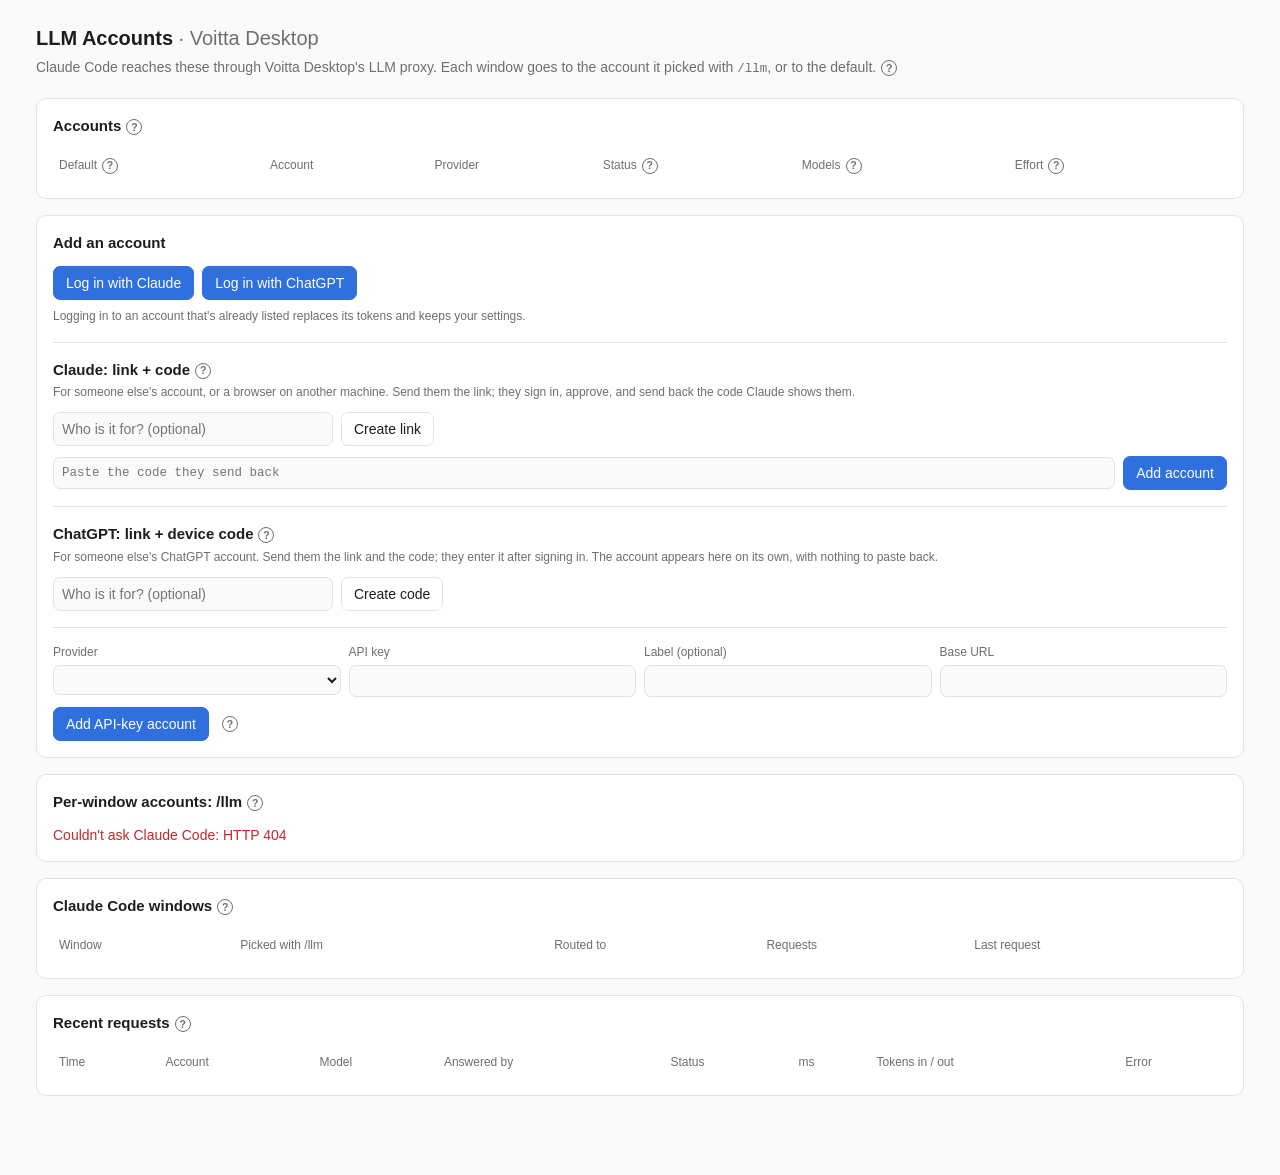
==== llmgw/static/index.html @ c733bb6d "Route Claude Code to any LLM account, per window or by default Voitta Desktop can now send Claude Co" ====
<!doctype html>
<html lang="en">
<head>
<meta charset="utf-8">
<meta name="viewport" content="width=device-width, initial-scale=1">
<title>LLM Accounts</title>
<style>
  :root { --bg:#fafafa; --card:#fff; --fg:#1d1d1f; --muted:#6e6e73; --line:#e3e3e6;
          --accent:#2f6fde; --ok:#1f8a4c; --warn:#b26a00; --bad:#c62828; }
  @media (prefers-color-scheme: dark) {
    :root { --bg:#161618; --card:#1f1f22; --fg:#ececef; --muted:#9a9aa0; --line:#333338;
            --accent:#6b9cff; --ok:#4cc27e; --warn:#e3a437; --bad:#ff6b6b; }
  }
  * { box-sizing:border-box; }
  body { margin:0; background:var(--bg); color:var(--fg); font:14px/1.45 -apple-system,BlinkMacSystemFont,"Segoe UI",sans-serif; }
  main { max-width:1240px; margin:0 auto; padding:24px 16px 64px; }
  h1 { font-size:20px; margin:0 0 4px; } h2 { font-size:15px; margin:0 0 12px; }
  .sub { color:var(--muted); margin-bottom:20px; }
  /* Inside Settings → LLMs: the settings window already says where we are. */
  .embedded .standalone { display:none; }
  .embedded main { padding-top:12px; }
  .card { background:var(--card); border:1px solid var(--line); border-radius:10px; padding:16px; margin-bottom:16px; }
  code, .mono { font-family:ui-monospace,SFMono-Regular,Menlo,monospace; font-size:12.5px; }
  pre { margin:0; padding:10px 12px; background:var(--bg); border:1px solid var(--line); border-radius:8px; overflow-x:auto; }
  table { width:100%; border-collapse:collapse; }
  th, td { text-align:left; padding:8px 6px; border-top:1px solid var(--line); vertical-align:middle; }
  th { color:var(--muted); font-weight:500; font-size:12px; border-top:none; white-space:nowrap; }
  .scroll { overflow-x:auto; }
  button, .btn { font:inherit; padding:6px 12px; border-radius:7px; border:1px solid var(--line); background:var(--card);
                 color:var(--fg); cursor:pointer; text-decoration:none; display:inline-block; white-space:nowrap; }
  button.primary, .btn.primary { background:var(--accent); border-color:var(--accent); color:#fff; }
  button.small { padding:3px 8px; font-size:12px; }
  button:disabled { opacity:.5; cursor:default; }
  input, select { font:inherit; padding:6px 8px; border:1px solid var(--line); border-radius:7px; background:var(--bg); color:var(--fg); min-width:0; }
  select.model, input.model { width:170px; }
  .catalog-err { color:var(--warn); font-size:12px; }
  .row { display:flex; gap:8px; flex-wrap:wrap; align-items:center; }
  .grid { display:grid; grid-template-columns:repeat(auto-fit,minmax(200px,1fr)); gap:8px; }
  .grid label { display:flex; flex-direction:column; gap:4px; color:var(--muted); font-size:12px; }
  .pill { display:inline-block; white-space:nowrap; padding:1px 8px; border-radius:99px; font-size:12px; border:1px solid currentColor; }
  .ok { color:var(--ok); } .warn { color:var(--warn); } .bad { color:var(--bad); } .muted { color:var(--muted); }
  .banner { padding:10px 14px; border-radius:8px; margin-bottom:16px; border:1px solid currentColor; }
  tr.active td { background:color-mix(in srgb, var(--accent) 8%, transparent); }
  .note { color:var(--muted); font-size:12px; margin-top:8px; }
  .hidden { display:none; }
  .help { display:inline-flex; align-items:center; justify-content:center; width:16px; height:16px; padding:0; margin-left:5px;
          border-radius:50%; border:1px solid var(--muted); background:transparent; color:var(--muted); font-size:10.5px;
          font-weight:600; line-height:1; cursor:help; vertical-align:middle; }
  .help:hover, .help:focus-visible, .help[aria-expanded="true"] { border-color:var(--accent); color:var(--accent); outline:none; }
  #helpPop { position:fixed; z-index:50; max-width:min(380px, calc(100vw - 32px)); padding:12px 14px; border-radius:9px;
             background:var(--card); color:var(--fg); border:1px solid var(--line); box-shadow:0 8px 28px rgba(0,0,0,.22);
             font-size:13px; line-height:1.5; font-weight:400; text-align:left; white-space:normal; }
  #helpPop h3 { margin:0 0 6px; font-size:13px; }
  #helpPop p { margin:0 0 6px; } #helpPop p:last-child, #helpPop ul:last-child { margin-bottom:0; }
  #helpPop ul { margin:0 0 6px; padding-left:18px; } #helpPop li { margin-bottom:3px; }
  #helpPop .tip { border-left:3px solid var(--accent); padding-left:8px; color:var(--fg); }
  #helpPop code { font-size:12px; }
  #helpPop.wide { max-width:min(520px, calc(100vw - 32px)); }
  #helpPop { max-height:calc(100vh - 32px); overflow-y:auto; }
  #helpPop ul.picks { margin:6px 0 0; padding-left:18px; }
  #helpPop ul.picks li { margin:4px 0; }
  #helpPop .mtable { width:100%; margin-top:6px; font-size:12px; }
  #helpPop .mtable th { font-size:11px; padding:4px 6px; }
  #helpPop .mtable td { padding:5px 6px; vertical-align:top; }
  #helpPop .mtable tr.cur td { background:color-mix(in srgb, var(--accent) 10%, transparent); }
  .tier { display:flex; align-items:center; gap:6px; }
  .tier-label { color:var(--muted); font-size:11px; width:72px; flex:none; }
</style>
</head>
<body>
<main>
  <h1 class="standalone">LLM Accounts <span class="muted" style="font-weight:400">· Voitta Desktop</span></h1>
  <div class="sub">Claude Code reaches these through Voitta Desktop's LLM proxy. Each window goes to the account it picked with <code>/llm</code>, or to the default.<button type="button" class="help" data-help="launch" aria-label="Help: how Claude Code gets here">?</button></div>
  <div id="banner"></div>

  <div class="card">
    <h2>Accounts<button type="button" class="help" data-help="accounts" aria-label="Help: accounts">?</button></h2>
    <div class="scroll"><table>
      <thead><tr><th>Default<button type="button" class="help" data-help="active" aria-label="Help: default account">?</button></th><th>Account</th><th>Provider</th><th>Status<button type="button" class="help" data-help="status" aria-label="Help: status">?</button></th><th>Models<button type="button" class="help" data-help="models" aria-label="Help: models">?</button></th><th>Effort<button type="button" class="help" data-help="effort" aria-label="Help: effort">?</button></th><th></th></tr></thead>
      <tbody id="accounts"></tbody>
    </table></div>
    <div id="empty" class="muted hidden" style="padding:8px 0">No accounts yet. Add one below.</div>
  </div>

  <div class="card">
    <h2>Add an account</h2>
    <div class="row" style="margin-bottom:6px">
      <a class="btn primary" href="/_voitta/llm/login/claude" target="_blank" data-external>Log in with Claude</a>
      <a class="btn primary" href="/_voitta/llm/login/openai" target="_blank" data-external>Log in with ChatGPT</a>
    </div>
    <div class="note">Logging in to an account that's already listed replaces its tokens and keeps your settings.</div>
    <hr style="border:none;border-top:1px solid var(--line);margin:16px 0">
    <h2 style="margin-bottom:4px">Claude: link + code<button type="button" class="help" data-help="invite" aria-label="Help: link and code login">?</button></h2>
    <div class="note" style="margin-top:0">For someone else's account, or a browser on another machine. Send them the link; they sign in, approve, and send back the code Claude shows them.</div>
    <div class="row" style="margin-top:10px">
      <input id="inviteNote" placeholder="Who is it for? (optional)" style="flex:1;max-width:280px">
      <button id="inviteBtn">Create link</button>
    </div>
    <div id="invites" style="margin-top:10px"></div>
    <div class="row" style="margin-top:10px">
      <input id="manualCode" class="mono" placeholder="Paste the code they send back" style="flex:1" autocomplete="off">
      <button id="manualSubmit" class="primary">Add account</button>
    </div>
    <hr style="border:none;border-top:1px solid var(--line);margin:16px 0">
    <h2 style="margin-bottom:4px">ChatGPT: link + device code<button type="button" class="help" data-help="device" aria-label="Help: ChatGPT device code login">?</button></h2>
    <div class="note" style="margin-top:0">For someone else's ChatGPT account. Send them the link and the code; they enter it after signing in. The account appears here on its own, with nothing to paste back.</div>
    <div class="row" style="margin-top:10px">
      <input id="deviceNote" placeholder="Who is it for? (optional)" style="flex:1;max-width:280px">
      <button id="deviceBtn">Create code</button>
    </div>
    <div id="deviceInvites" style="margin-top:10px"></div>
    <hr style="border:none;border-top:1px solid var(--line);margin:16px 0">
    <form id="keyForm">
      <div class="grid">
        <label>Provider<select id="kProvider"></select></label>
        <label>API key<input id="kKey" type="password" autocomplete="off" required></label>
        <label>Label (optional)<input id="kLabel"></label>
        <label>Base URL<input id="kBase" required></label>
      </div>
      <div class="row" style="margin-top:10px"><button class="primary" type="submit">Add API-key account</button><button type="button" class="help" data-help="apikey" aria-label="Help: API-key accounts">?</button></div>
    </form>
  </div>

  <div class="card">
    <h2>Per-window accounts: /llm<button type="button" class="help" data-help="mod" aria-label="Help: the /llm mod">?</button></h2>
    <div class="row">
      <span id="modState" class="muted">Checking Claude Code…</span>
      <button id="modInstall" class="primary hidden">Install /llm in Claude Code</button>
    </div>
    <pre id="modLog" class="mono hidden" style="margin-top:10px;white-space:pre-wrap"></pre>
  </div>

  <div class="card">
    <h2>Claude Code windows<button type="button" class="help" data-help="windows" aria-label="Help: windows">?</button></h2>
    <div class="scroll"><table>
      <thead><tr><th>Window</th><th>Picked with /llm</th><th>Routed to</th><th>Requests</th><th>Last request</th></tr></thead>
      <tbody id="windows"></tbody>
    </table></div>
    <div id="noWindows" class="muted hidden" style="padding:8px 0">No Claude Code window has sent a request yet.</div>
  </div>

  <div class="card">
    <h2>Recent requests<button type="button" class="help" data-help="requests" aria-label="Help: recent requests">?</button></h2>
    <div class="scroll"><table>
      <thead><tr><th>Time</th><th>Account</th><th>Model</th><th>Answered by</th><th>Status</th><th>ms</th><th>Tokens in / out</th><th>Error</th></tr></thead>
      <tbody id="requests"></tbody>
    </table></div>
  </div>
</main>
<div id="helpPop" role="tooltip" class="hidden"></div>

<script>
const $ = (id) => document.getElementById(id);
const esc = (s) => String(s ?? "").replace(/[&<>"']/g, (c) => ({"&":"&amp;","<":"&lt;",">":"&gt;",'"':"&quot;","'":"&#39;"}[c]));
let state = null;
let editing = false;  // don't re-render rows while a model field has focus

async function api(method, path, body) {
  const r = await fetch(path, { method, headers: body ? {"Content-Type": "application/json"} : {},
                                body: body ? JSON.stringify(body) : undefined });
  const data = await r.json().catch(() => ({}));
  if (!r.ok || data.error) throw new Error(data.error || `HTTP ${r.status}`);
  return data;
}

function banner(text, cls) {
  $("banner").innerHTML = text ? `<div class="banner ${cls}">${esc(text)}</div>` : "";
}

function statusCell(a) {
  if (a.status === "needs_login") return `<span class="pill bad">log in again</span>`;
  if (a.status === "limited") return `<span class="pill bad" title="${esc(a.status_detail)}">quota used up</span> <span class="muted">${esc(a.status_detail.split("; ").pop())}</span>`;
  if (a.status === "error") return `<span class="pill warn" title="${esc(a.status_detail)}">refresh error</span>`;
  if (a.expires_at) {
    const mins = Math.round((a.expires_at - state.now) / 60);
    // Access tokens are short-lived and renewed automatically; only a rejected refresh ends the session.
    const when = mins > 0 ? `next renewal in ${mins >= 90 ? Math.round(mins / 60) + " h" : mins + " min"}` : "renewing on next request";
    return `<span class="pill ok">signed in</span> <span class="muted" title="${when}">auto-renews</span>`;
  }
  return `<span class="pill ok">ok</span> <span class="muted mono" style="white-space:nowrap">${esc(a.key_hint || "")}</span>`;
}

const CUSTOM = "__custom__";

function modelSelect(a, tier) {
  const current = a.models[tier] || "";
  const list = a.catalog?.models || [];
  if (!list.length) {
    // no catalog (yet): free text
    return `<input class="model mono" data-id="${esc(a.id)}" data-tier="${tier}" value="${esc(current)}" placeholder="model id">`;
  }
  const opts = list.map((m) => `<option value="${esc(m.id)}" ${m.id === current ? "selected" : ""}>${esc(m.name === m.id ? m.id : `${m.name} (${m.id})`)}</option>`);
  if (!current) {
    opts.unshift(`<option value="" selected disabled>Pick a model</option>`);
  } else if (!list.some((m) => m.id === current)) {
    // only after the provider drops a model, or an id typed via "Other"; never a default
    opts.unshift(`<option value="${esc(current)}" selected>⚠ ${esc(current)}: not offered by ${esc(providerName(a))}</option>`);
  }
  opts.push(`<option value="${CUSTOM}">Other model id…</option>`);
  return `<select class="model mono" data-id="${esc(a.id)}" data-tier="${tier}">${opts.join("")}</select>`;
}

function effortSelect(a) {
  if (!a.models) return `<span class="muted">set in Claude Code (/effort)</span>`;
  const entry = (a.catalog?.models || []).find((m) => m.id === a.models.big);
  const levels = entry ? entry.efforts : (a.provider === "openai" || a.provider === "openai_api" ? ["low", "medium", "high"] : []);
  if (!levels.length) return `<span class="muted" title="This model has no reasoning-effort setting; pick a reasoning model instead.">n/a</span>`;
  const cur = a.options?.reasoning_effort || "auto";
  const opts = [`<option value="auto" ${cur === "auto" ? "selected" : ""}>Follow Claude Code</option>`]
    .concat(levels.map((l) => `<option value="${esc(l)}" ${cur === l ? "selected" : ""}>${esc(l)}${entry?.default_effort === l ? " (default)" : ""}</option>`));
  if (cur !== "auto" && !levels.includes(cur)) opts.push(`<option value="${esc(cur)}" selected>${esc(cur)} (not supported: requests will fail)</option>`);
  return `<select class="model effort" data-id="${esc(a.id)}">${opts.join("")}</select>`;
}

function catalogNote(a) {
  if (!a.models) return "";
  const c = a.catalog;
  if (!c) return `<div class="muted" style="font-size:12px">loading model list…</div>`;
  if (c.error) return `<div class="catalog-err" title="${esc(c.error)}">model list failed: ${esc(c.error.slice(0, 80))}</div>`;
  return `<div class="muted" style="font-size:12px">${c.models.length} models from provider</div>`;
}

function renderAccounts() {
  const rows = state.accounts.map((a) => {
    const models = a.models
      ? `<div style="display:flex;flex-direction:column;gap:6px">
           <label class="tier"><span class="tier-label">Main</span>${modelSelect(a, "big")}<button type="button" class="help" data-help="main" data-acct="${esc(a.id)}" aria-label="Help: main model">?</button></label>
           <label class="tier"><span class="tier-label">Background</span>${modelSelect(a, "small")}<button type="button" class="help" data-help="background" data-acct="${esc(a.id)}" aria-label="Help: background model">?</button></label>
         </div>${catalogNote(a)}`
      : `<span class="muted">native: pick in Claude Code (/model)</span><button type="button" class="help" data-help="claudeModels" data-acct="${esc(a.id)}" aria-label="Help: Claude models">?</button>`;
    // the plan is already part of ChatGPT labels ("me@x.com · prolite"); don't repeat it
    const sub = [a.info?.invited_as, a.info?.plan || a.info?.organization]
      .filter((x) => x && !a.label.includes(x)).join(" · ");
    const extra = sub ? `<div class="muted">${esc(sub)}</div>` : "";
    return `<tr class="${a.id === state.active ? "active" : ""}">
      <td><input type="radio" name="active" data-act="${esc(a.id)}" ${a.id === state.active ? "checked" : ""}></td>
      <td><b>${esc(a.label)}</b>${extra}</td>
      <td>${esc(state.presets[a.provider]?.label || a.provider)}</td>
      <td>${statusCell(a)}</td>
      <td>${models}</td>
      <td>${a.models ? `<div class="row" style="flex-wrap:nowrap;gap:0">${effortSelect(a)}<button type="button" class="help" data-help="effortRow" data-acct="${esc(a.id)}" aria-label="Help: effort for this account">?</button></div>` : effortSelect(a)}</td>
      <td><div class="row">
        <button class="small" data-test="${esc(a.id)}">Test</button>
        ${a.models ? `<button class="small" data-models="${esc(a.id)}" title="Reload the model list from the provider">↻ Models</button>` : ""}
        ${a.expires_at ? `<button class="small" data-refresh="${esc(a.id)}" title="Renew the access token now">Renew token</button>` : ""}
        <button class="small" data-del="${esc(a.id)}">Remove</button>
      </div></td></tr>`;
  });
  const asIs = `<tr class="${state.active === "as-is" ? "active" : ""}">
      <td><input type="radio" name="active" data-act="as-is" ${state.active === "as-is" ? "checked" : ""}></td>
      <td><b>As is</b><div class="muted">no change</div></td>
      <td>Claude Code's own login</td>
      <td><span class="muted">whatever Claude Code is signed in with</span></td>
      <td><span class="muted">native: pick in Claude Code (/model)</span></td>
      <td><span class="muted">n/a</span></td><td></td></tr>`;
  $("accounts").innerHTML = asIs + rows.join("");
  $("empty").classList.toggle("hidden", state.accounts.length > 0);
}

let modView = null;
function renderMod() {
  const m = modView;
  if (!m) return;
  const btn = $("modInstall");
  if (m.error) {
    $("modState").innerHTML = `<span class="bad">Couldn't ask Claude Code: ${esc(m.error)}</span>`;
    btn.classList.add("hidden");
    return;
  }
  if (m.installed && m.installed === m.available) {
    $("modState").innerHTML = `<span class="pill ok">installed</span> <span class="muted">voitta-llm ${esc(m.installed)}${m.enabled ? "" : " (disabled in Claude Code)"} · type <code>/llm</code> in Claude Code</span>`;
    btn.classList.add("hidden");
  } else {
    $("modState").innerHTML = m.installed
      ? `<span class="pill warn">update available</span> <span class="muted">${esc(m.installed)} → ${esc(m.available)}</span>`
      : `<span class="muted">Not installed in Claude Code.</span>`;
    btn.textContent = m.installed ? "Update /llm" : "Install /llm in Claude Code";
    btn.classList.remove("hidden");
  }
}
async function loadMod() {
  try { modView = await api("GET", "/_voitta/llm/api/mod"); } catch (err) { modView = { error: err.message }; }
  renderMod();
}
$("modInstall").addEventListener("click", async () => {
  const btn = $("modInstall");
  btn.disabled = true; btn.textContent = "Installing…";
  let r;
  try {
    const resp = await fetch("/_voitta/llm/api/mod/install", { method: "POST" });
    r = await resp.json();
  } catch (err) { r = { ok: false, steps: [], error: err.message }; }
  btn.disabled = false;
  $("modLog").textContent = (r.steps || []).map((s) => `$ ${s.command}  (exit ${s.exit})\n${s.output}`).join("\n\n") || r.error || "";
  $("modLog").classList.toggle("hidden", r.ok);
  banner(r.ok ? "Installed /llm. Open Claude Code windows pick it up after /reload-plugins (or a restart)." : "Install failed; the commands and their output are shown below.", r.ok ? "ok" : "bad");
  modView = r; renderMod();
});
loadMod();

function renderWindows() {
  const ws = state.windows || [];
  $("windows").innerHTML = ws.map((w) => {
    const ago = w.last_seen ? Math.round((state.now - w.last_seen) / 60) : null;
    return `<tr><td class="mono" title="${esc(w.session)}">${esc(w.session.slice(0, 8))}</td>
      <td>${w.pick ? `<b>${esc(w.pick_label)}</b>` : `<span class="muted">default</span>`}</td>
      <td>${esc(w.routed_label || "")}${w.route === "default" ? ` <span class="muted">(default)</span>` : ""}</td>
      <td class="mono">${w.requests}</td>
      <td class="muted">${ago == null ? "" : ago < 1 ? "just now" : `${ago} min ago`}</td></tr>`;
  }).join("");
  $("noWindows").classList.toggle("hidden", ws.length > 0);
}

function renderRequests() {
  $("requests").innerHTML = state.requests.map((r) => {
    const t = new Date(r.ts * 1000).toLocaleTimeString();
    const model = r.upstream_model && r.upstream_model !== r.model ? `${esc(r.model)} → ${esc(r.upstream_model)}` : esc(r.model || r.path);
    const cls = r.status == null ? "muted" : r.status < 300 ? "ok" : r.status < 500 ? "warn" : "bad";
    const u = r.usage ? `${(r.usage.input_tokens || 0) + (r.usage.cache_read_input_tokens || 0)} / ${r.usage.output_tokens || 0}` : "";
    return `<tr><td class="mono">${t}</td><td>${esc(r.account || "")}${r.session ? ` <span class="muted mono" title="${r.route === "window" ? "picked with /llm in window" : "default, window"} ${esc(r.session)}">${r.route === "window" ? "/llm" : "dflt"}·${esc(r.session)}</span>` : ""}</td><td class="mono">${model}</td>
      <td class="mono" title="${esc(r.upstream ? `response id ${r.upstream.id || "?"}${r.upstream.trace ? `\ntrace ${r.upstream.trace}` : ""}` : "")}">${r.upstream ? `${esc(r.upstream.model || "?")} <span class="muted">@ ${esc(r.upstream.host)}</span>` : ""}</td>
      <td class="${cls}">${r.status ?? "…"}</td><td class="mono">${r.ms ?? ""}</td><td class="mono">${u}</td>
      <td class="muted" style="max-width:320px;overflow:hidden;text-overflow:ellipsis;white-space:nowrap" title="${esc(r.error || (r.notes || []).join("\n"))}">${r.error ? esc(r.error) : (r.notes || []).length ? `<span class="muted">ⓘ ${esc(r.notes.join("; "))}</span>` : ""}</td></tr>`;
  }).join("");
}

const HELP = {
  launch: `<h3>How Claude Code gets here</h3>
    <p>When Voitta Desktop is connected to Claude Code (Settings → Proxies → Connect), <code>~/.claude/settings.json</code> points <code>ANTHROPIC_BASE_URL</code> at Voitta's LLM proxy. Every request then passes Voitta's optimizers and comes here to be routed.</p>
    <p>Claude Code keeps its own login: <b>As is</b> forwards it untouched; every other account uses its own credentials instead. Changes take effect on the next request; no restart needed.</p>
    <p class="tip">Claude Code still shows Claude model names in its status bar. That's cosmetic: the Recent requests table shows what actually answered.</p>`,
  accounts: `<h3>Accounts</h3>
    <p>Every upstream you can run Claude Code on: Claude and ChatGPT subscriptions, and API-key providers.</p>
    <p>One of them (or <b>As is</b>) is the <b>default</b>. A Claude Code window goes to the default unless it picked another account with <code>/llm</code>. Nothing is shared or rotated between accounts.</p>`,
  active: `<h3>Default account</h3>
    <p>Where a Claude Code window's requests go until that window picks something else with <code>/llm</code>. <b>As is</b> sends them on with Claude Code's own login, untouched.</p>
    <p>Changing it takes effect on the next request, in every window without a pick.</p>
    <p><b>No fallback.</b> If the account fails (quota, expired login, unsupported feature), Claude Code gets that error. Voitta never quietly tries another account.</p>`,
  mod: `<h3>The /llm mod</h3>
    <p>A Claude Code mod (plugin) that adds <code>/llm</code>: it shows these accounts and picks one for <b>that window only</b>. Other windows keep the default. The status line shows the window's account.</p>
    <ul>
      <li><code>/llm</code>: picker panel (a numbered list where no panel can be drawn, e.g. VS Code)</li>
      <li><code>/llm deepseek</code> or <code>/llm 2</code>: pick directly</li>
      <li><code>/llm default</code>: back to the default</li>
    </ul>
    <p><b>Install</b> runs <code>claude plugin marketplace add</code> for the mod folder bundled here, then <code>claude plugin install voitta-llm@voitta</code>. It installs for all your Claude Code windows; in windows that don't go through Voitta Desktop it stays silent. Open windows pick it up after <code>/reload-plugins</code> or a restart. Needs Claude Code 2.1.287 or newer.</p>`,
  windows: `<h3>Claude Code windows</h3>
    <p>Each window is one Claude Code session, identified by the session id Claude Code sends with every request. <code>/llm</code> in a window picks its account; <code>/llm default</code> goes back to the default.</p>
    <p>A <code>/clear</code> or <code>--resume</code> gives the window a new session id; the /llm mod carries the pick over.</p>`,
  status: `<h3>Status</h3>
    <ul>
      <li><b>signed in · auto-renews</b>: subscription login. Access tokens last a few hours and are renewed in the background; you stay signed in until the provider ends the session.</li>
      <li><b>ok …1234</b>: API-key account (last 4 characters of the key).</li>
      <li><b>quota used up</b>: the provider returned a usage-limit error; hover it for the reset time. Clears on the next successful request.</li>
      <li><b>log in again</b>: the provider rejected the refresh token (logged out, password change, revoked). Log in again; the same row is updated.</li>
      <li><b>refresh error</b>: renewing failed for another reason (often network). Requests fail until it works again.</li>
    </ul>`,
  models: `<h3>Main and Background</h3>
    <p><b>Main</b>: your conversation. <b>Background</b>: Claude Code's small side jobs; a cheaper model is fine there.</p>`,
  main: (a) => tierHelp(a, "big"),
  background: (a) => tierHelp(a, "small"),
  claudeModels: (a) => `<h3>Claude · ${esc(a.label)}</h3>
    <p>Claude Code picks the model itself with <code>/model</code>; Voitta passes it through unchanged.</p>`,
  effort: `<h3>Reasoning effort</h3>
    <p>How long the model thinks before answering. <b>Follow Claude Code</b> uses its <code>/effort</code> setting; a fixed level overrides it for that account.</p>
    <p>A level the Main model doesn't support fails with an error listing the supported ones; nothing is rounded.</p>
    <p class="muted">Each row's <b>?</b> shows the levels its current Main model supports.</p>`,
  effortRow: (a) => {
    if (!a.models) return `<h3>Effort · ${esc(a.label)}</h3><p>Set with <code>/effort</code> in Claude Code; Anthropic applies it natively.</p>`;
    const entry = catalogModel(a, a.models.big);
    const name = `<code>${esc(a.models.big)}</code>`;
    if (!entry) return `<h3>Effort · ${esc(a.label)}</h3><p>${name} isn't in ${esc(providerName(a))}'s model list, so its levels are unknown.</p>`;
    if (!entry.efforts.length) {
      const others = (a.catalog?.models || []).map((m) => `<code>${esc(m.id)}</code>`).join(", ");
      return `<h3>Effort · ${esc(a.label)}</h3>
        <p>${esc(providerName(a))} has no effort setting for ${name}, so <code>/effort</code> has no effect here.</p>
        <p>How much it reasons depends on the model you pick: ${others}.</p>`;
    }
    const fails = EFFORT_LEVELS.filter((l) => !entry.efforts.includes(l));
    const fixed = a.options?.reasoning_effort;
    return `<h3>Effort · ${name}</h3>
      <p>Supported: ${entry.efforts.map((l) => `<code>${esc(l)}</code>${l === entry.default_effort ? " (default)" : ""}`).join(" · ")}</p>
      ${fails.length ? `<p>If Claude Code's <code>/effort</code> is ${fails.map((l) => `<code>${esc(l)}</code>`).join(" or ")}, requests to this account fail with an error.</p>` : ""}
      <p>${fixed && fixed !== "auto" ? `Fixed at <code>${esc(fixed)}</code> for this account; <code>/effort</code> is ignored.` : `Currently following Claude Code's <code>/effort</code>.`}</p>
      <p class="tip"><code>medium</code> or <code>high</code> suits most coding. Higher levels are slower and use more of your plan.</p>`;
  },
  invite: `<h3>Adding someone else's Claude account</h3>
    <ul>
      <li><b>Create link</b>: copies a ready-to-send message with the link.</li>
      <li>They open it, sign in to <i>their</i> Claude account and click Authorize. Claude shows them a code.</li>
      <li>They send you the code; paste it and click <b>Add account</b>.</li>
    </ul>
    <p>Links stay valid for 7 days. Claude's code expires within minutes, so it should be pasted soon; if it fails, they reopen the same link for a fresh code.</p>
    <p class="tip">Also works for your own account when the browser is on a different machine than Voitta Desktop.</p>`,
  device: `<h3>Adding someone else's ChatGPT account</h3>
    <ul>
      <li><b>Create code</b>: copies a ready-to-send message with the link and an 8-character code.</li>
      <li>They open the link, sign in to <i>their</i> ChatGPT account and enter the code.</li>
      <li>Voitta Desktop notices the approval within seconds and adds the account. Nothing comes back to you to paste.</li>
    </ul>
    <p>The code is OpenAI's and expires after about 15 minutes; after that, create a new one. Restarting Voitta Desktop cancels waiting codes.</p>
    <p class="tip">Also works for your own account from a browser on another machine.</p>`,
  apikey: () => {
    const key = $("kProvider").value, p = state.presets[key];
    const how = { deepseek: "Uses DeepSeek's Anthropic-compatible endpoint, so requests pass through with the fewest changes.",
                  mistral: "Translated to Chat Completions. Mistral's list is filtered to chat models with tool calling.",
                  openai_api: "Translated to Chat Completions, billed per token to the key's OpenAI project." }[key]
              || "Use any service that speaks this API shape; set its base URL.";
    return `<h3>${esc(p.label)}</h3>
      <p>${how}</p>
      <p>Base URL: <code>${esc(p.base_url || "(you provide)")}</code></p>
      <p>Main and Background are filled from the provider's own model list once the account is added.</p>
      <p class="muted">Rejected with an error outside Anthropic: Claude's web search tool${key === "deepseek" ? "" : ", and PDFs"}. Adding the same key again updates the existing row.</p>`;
  },
  requests: `<h3>Recent requests</h3>
    <p>Every request any Claude Code window sent through Voitta Desktop since it started, newest first: <b>As is</b> ones too.</p>
    <p><b>Model</b> shows <code>what Claude Code asked for → what was sent upstream</code>. That's the place to check which model actually answered.</p>
    <p>Errors appear exactly as the provider returned them; hover a truncated one for the full text.</p>`,
};

const EFFORT_LEVELS = ["low", "medium", "high", "xhigh", "max"];

const providerName = (a) => (state.presets[a.provider]?.label || a.provider).split(" (")[0];
const catalogModel = (a, id) => (a.catalog?.models || []).find((m) => m.id === id);
const fmtCtx = (n) => !n ? "" : n >= 1e6 ? `${+(n / 1e6).toFixed(1)}M` : `${Math.round(n / 1000)}K`;

function suggestModels(a) {
  const sug = a.catalog?.suggested || {};
  return { main: catalogModel(a, sug.big) || null, background: catalogModel(a, sug.small) || null };
}

function tierHelp(a, tier) {
  const isMain = tier === "big";
  const list = a.catalog?.models || [];
  const cur = a.models[tier];
  const role = isMain ? "Your conversation and tool calls." : "Claude Code's small side jobs (titles, summaries, bash checks).";
  const sug = suggestModels(a);
  // at most two picks: the suggestion, plus the other tier's model as an alternative for Background
  const picks = [isMain ? sug.main : sug.background, isMain ? null : sug.main]
    .filter((m, i, arr) => m && arr.findIndex((x) => x && x.id === m.id) === i).slice(0, 2);
  const missing = cur && list.length && !catalogModel(a, cur)
    ? `<p class="bad"><code>${esc(cur)}</code> isn't offered by ${esc(providerName(a))}; requests will fail.</p>` : "";
  const items = picks.map((m) => `<li><code>${esc(m.id)}</code>${m.description ? `: ${esc(m.description)}` : ""}${
      m.id === cur ? ` <span class="ok">✓ current</span>`
                   : ` <button class="small" data-apply="${esc(a.id)}" data-tier="${tier}" data-model="${esc(m.id)}">Use</button>`}</li>`).join("");
  return `<h3>${isMain ? "Main" : "Background"} · ${esc(providerName(a))}</h3>
    <p>${role}</p>${missing}
    ${items ? `<ul class="picks">${items}</ul>` : `<p class="muted">Model list not loaded; press ↻ Models.</p>`}`;
}

// ---- help popovers: hover to peek, click to pin, Esc / outside click to close
let helpAnchor = null, helpPinned = false;

function showHelp(btn, pin) {
  const pop = $("helpPop");
  if (helpAnchor && helpAnchor !== btn) helpAnchor.setAttribute("aria-expanded", "false");
  helpAnchor = btn;
  helpPinned = pin;
  btn.setAttribute("aria-expanded", "true");
  const entry = HELP[btn.dataset.help];
  const acct = btn.dataset.acct ? state.accounts.find((x) => x.id === btn.dataset.acct) : undefined;
  pop.innerHTML = typeof entry === "function" ? entry(acct) : (entry || "");
  pop.classList.toggle("wide", !!pop.querySelector("table"));
  pop.classList.remove("hidden");
  const r = btn.getBoundingClientRect(), w = pop.offsetWidth, h = pop.offsetHeight;
  const left = Math.max(16, Math.min(r.left + r.width / 2 - w / 2, window.innerWidth - w - 16));
  const below = r.bottom + 8;
  pop.style.left = `${left}px`;
  // below the icon if it fits, else above, else pinned to the viewport top (it scrolls)
  pop.style.top = `${below + h <= window.innerHeight - 16 ? below : r.top - h - 8 >= 16 ? r.top - h - 8
                     : Math.max(16, window.innerHeight - h - 16)}px`;
}

function hideHelp() {
  if (helpAnchor) helpAnchor.setAttribute("aria-expanded", "false");
  helpAnchor = null;
  helpPinned = false;
  $("helpPop").classList.add("hidden");
}

document.addEventListener("mouseover", (e) => {
  const btn = e.target.closest?.(".help");
  if (btn && !helpPinned) showHelp(btn, false);
});
document.addEventListener("mouseout", (e) => {
  const btn = e.target.closest?.(".help");
  if (btn && !helpPinned && !$("helpPop").contains(e.relatedTarget)) hideHelp();
});
$("helpPop").addEventListener("mouseleave", () => { if (!helpPinned) hideHelp(); });
document.addEventListener("click", (e) => {
  const btn = e.target.closest(".help");
  if (btn) {
    e.preventDefault();  // inside a <label>, don't focus the select
    if (helpPinned && helpAnchor === btn) hideHelp(); else showHelp(btn, true);
  } else if (helpAnchor && !$("helpPop").contains(e.target)) {
    hideHelp();
  }
});
document.addEventListener("keydown", (e) => { if (e.key === "Escape") hideHelp(); });
$("helpPop").addEventListener("click", async (e) => {
  const b = e.target.closest("[data-apply]");
  if (!b) return;
  const a = state.accounts.find((x) => x.id === b.dataset.apply);
  const models = { ...a.models, [b.dataset.tier]: b.dataset.model };
  try {
    await api("PATCH", `/_voitta/llm/api/accounts/${encodeURIComponent(a.id)}`, { models });
    banner(`${a.label}: ${b.dataset.tier === "big" ? "Main" : "Background"} set to ${b.dataset.model}`, "ok");
  } catch (err) { banner(err.message, "bad"); }
  hideHelp();
  load();
});
window.addEventListener("scroll", () => { if (helpAnchor) hideHelp(); }, true);

async function load() {
  state = await api("GET", "/_voitta/llm/api/state");
  if (!$("kProvider").options.length) {
    for (const [k, p] of Object.entries(state.presets)) {
      if (p.auth === "api_key") $("kProvider").add(new Option(p.label, k));
    }
    fillPreset();
  }
  if (!editing && !helpAnchor) renderAccounts();
  renderInvites();
  renderDeviceInvites();
  renderWindows();
  renderRequests();
}

function fillPreset() {
  const p = state.presets[$("kProvider").value];
  $("kBase").value = p.base_url;
}

$("kProvider").addEventListener("change", fillPreset);

$("keyForm").addEventListener("submit", async (e) => {
  e.preventDefault();
  try {
    const r = await api("POST", "/_voitta/llm/api/accounts", {
      provider: $("kProvider").value, api_key: $("kKey").value, label: $("kLabel").value,
      base_url: $("kBase").value,
    });
    banner(`${r.replaced ? "Updated" : "Added"} ${r.account.label}`, "ok");
    $("kKey").value = ""; $("kLabel").value = "";
    load();
  } catch (err) { banner(err.message, "bad"); }
});

const INVITE_MESSAGE = (url) =>
  `Please open this link, sign in to Claude with your account and click Authorize:\n\n${url}\n\n` +
  `Claude will then show you a code. Copy all of it and send it back to me.`;

const DEVICE_MESSAGE = (d) =>
  `Please open this link, sign in to ChatGPT with your account and enter the code ${d.user_code}:\n\n${d.url}\n\n` +
  `The code expires in about 15 minutes. Tell me when you're done.`;

let deviceJson = "";
function renderDeviceInvites() {
  const json = JSON.stringify(state.device_invites);
  if (json === deviceJson && !state.device_invites.some((d) => d.status === "waiting")) return;
  deviceJson = json;
  $("deviceInvites").innerHTML = state.device_invites.map((d, n) => {
    const mins = Math.max(0, Math.ceil((d.expires - state.now) / 60));
    const status = d.status === "waiting" ? `<span class="muted">waiting for approval · ${mins} min left</span>`
      : d.status === "added" ? `<span class="pill ok">${esc(d.detail)}</span>`
      : `<span class="pill bad" title="${esc(d.detail)}">${d.status === "expired" ? "expired" : "failed"}</span> <span class="muted">${esc(d.detail)}</span>`;
    const waiting = d.status === "waiting";
    return `<div class="row" style="padding:6px 0;border-top:1px solid var(--line)">
      <b>${esc(d.note || "Invite " + (n + 1))}</b>
      ${waiting ? `<code style="font-size:15px;letter-spacing:1px">${esc(d.user_code)}</code>` : ""}
      ${status}
      <span style="flex:1"></span>
      ${waiting ? `<button class="small" data-dcopy="${n}">Copy message</button>` : ""}
      <button class="small" data-dcancel="${esc(d.id)}">${waiting ? "Cancel" : "Dismiss"}</button>
    </div>`;
  }).join("");
}

$("deviceBtn").addEventListener("click", async () => {
  try {
    const r = await api("POST", "/_voitta/llm/api/device-invites", { note: $("deviceNote").value });
    $("deviceNote").value = "";
    await copy(DEVICE_MESSAGE(r.invite), "Message with link and code");
    load();
  } catch (err) { banner(err.message, "bad"); }
});

$("deviceInvites").addEventListener("click", async (e) => {
  const t = e.target;
  if (t.dataset.dcopy) copy(DEVICE_MESSAGE(state.device_invites[t.dataset.dcopy]), "Message with link and code");
  else if (t.dataset.dcancel) {
    await api("DELETE", `/_voitta/llm/api/device-invites/${encodeURIComponent(t.dataset.dcancel)}`).catch((err) => banner(err.message, "bad"));
    load();
  }
});

// Inside Voitta Desktop's Settings this page is an iframe in a WKWebView,
// which opens no new tabs and has no clipboard: the settings window does both.
const EMBEDDED = window.parent !== window;
if (EMBEDDED) document.documentElement.classList.add("embedded");
function toApp(msg) { window.parent.postMessage({ voitta: msg }, "*"); }

async function copy(text, what) {
  if (EMBEDDED) { toApp({ copy: text }); banner(`${what} copied`, "ok"); return; }
  try { await navigator.clipboard.writeText(text); banner(`${what} copied`, "ok"); }
  catch { prompt(`Copy the ${what.toLowerCase()}:`, text); }
}

document.addEventListener("click", (e) => {
  const a = e.target.closest && e.target.closest("a[href]");
  if (!a || !EMBEDDED) return;
  const url = new URL(a.getAttribute("href"), location.href);
  if (a.hasAttribute("data-external") || url.origin !== location.origin) {
    e.preventDefault();
    toApp({ open: url.href });
  }
});

let invitesJson = "";
function renderInvites() {
  const json = JSON.stringify(state.invites);
  if (json === invitesJson) return;  // keep text selections stable between polls
  invitesJson = json;
  const left = (t) => { const h = (t - state.now) / 3600; return h >= 24 ? `${Math.round(h / 24)} d` : `${Math.max(1, Math.round(h))} h`; };
  $("invites").innerHTML = state.invites.map((i, n) => `
    <div class="row" style="padding:6px 0;border-top:1px solid var(--line)">
      <b>${esc(i.note || "Invite " + (n + 1))}</b>
      <span class="muted">waiting · expires in ${left(i.expires)}</span>
      <input class="mono" readonly value="${esc(i.url)}" style="flex:1;min-width:160px" onfocus="this.select()">
      <button class="small" data-copy-msg="${n}">Copy message</button>
      <button class="small" data-copy-link="${n}">Copy link</button>
      <button class="small" data-cancel="${esc(i.state)}">Cancel</button>
    </div>`).join("");
}

$("inviteBtn").addEventListener("click", async () => {
  try {
    const r = await api("POST", "/_voitta/llm/api/invites", { note: $("inviteNote").value });
    $("inviteNote").value = "";
    await copy(INVITE_MESSAGE(r.url), "Message with link");
    load();
  } catch (err) { banner(err.message, "bad"); }
});

$("invites").addEventListener("click", async (e) => {
  const t = e.target, invites = state.invites;
  if (t.dataset.copyMsg) copy(INVITE_MESSAGE(invites[t.dataset.copyMsg].url), "Message with link");
  else if (t.dataset.copyLink) copy(invites[t.dataset.copyLink].url, "Link");
  else if (t.dataset.cancel) {
    await api("DELETE", `/_voitta/llm/api/invites/${encodeURIComponent(t.dataset.cancel)}`).catch((err) => banner(err.message, "bad"));
    load();
  }
});

$("manualSubmit").addEventListener("click", async () => {
  try {
    const r = await api("POST", "/_voitta/llm/api/login/claude/manual", { code: $("manualCode").value });
    banner(`${r.replaced ? "Updated" : "Added"} ${r.account.label}`, "ok");
    $("manualCode").value = "";
    load();
  } catch (err) { banner(err.message, "bad"); }
});

$("accounts").addEventListener("click", async (e) => {
  const t = e.target;
  try {
    if (t.dataset.act) {
      await api("POST", `/_voitta/llm/api/accounts/${encodeURIComponent(t.dataset.act)}/activate`);
    } else if (t.dataset.del) {
      if (!confirm("Remove this account and its stored credentials?")) return;
      await api("DELETE", `/_voitta/llm/api/accounts/${encodeURIComponent(t.dataset.del)}`);
    } else if (t.dataset.refresh) {
      await api("POST", `/_voitta/llm/api/accounts/${encodeURIComponent(t.dataset.refresh)}/refresh`);
      banner("Token refreshed", "ok");
    } else if (t.dataset.models) {
      t.disabled = true; t.textContent = "…";
      const r = await api("POST", `/_voitta/llm/api/accounts/${encodeURIComponent(t.dataset.models)}/models`);
      banner(`Loaded ${r.count} models`, "ok");
    } else if (t.dataset.test) {
      t.disabled = true; t.textContent = "…";
      const r = await api("POST", `/_voitta/llm/api/accounts/${encodeURIComponent(t.dataset.test)}/test`);
      banner(r.ok ? `Test ok in ${r.ms} ms, reply: "${r.reply}"` : `Test failed (${r.status}): ${r.error}`, r.ok ? "ok" : "bad");
    } else return;
    load();
  } catch (err) { banner(err.message, "bad"); load(); }
});

$("accounts").addEventListener("focusin", (e) => { if (e.target.classList.contains("model")) editing = true; });

async function saveModel(el) {
  const id = el.dataset.id;
  const a = state.accounts.find((x) => x.id === id);
  let value = el.value.trim();
  if (value === CUSTOM) {
    value = (prompt("Model id as the provider names it:", a.models[el.dataset.tier]) || "").trim();
    if (!value) { editing = false; renderAccounts(); return; }
  }
  const models = { ...a.models, [el.dataset.tier]: value };
  if (models.big === a.models.big && models.small === a.models.small) return;
  await api("PATCH", `/_voitta/llm/api/accounts/${encodeURIComponent(id)}`, { models });
}

$("accounts").addEventListener("change", async (e) => {
  const el = e.target;
  if (el.tagName !== "SELECT") return;
  try {
    if (el.classList.contains("effort")) {
      await api("PATCH", `/_voitta/llm/api/accounts/${encodeURIComponent(el.dataset.id)}`, { options: { reasoning_effort: el.value } });
    } else {
      await saveModel(el);
    }
  } catch (err) { banner(err.message, "bad"); }
  editing = false; el.blur(); load();
});

$("accounts").addEventListener("focusout", async (e) => {
  if (e.target.tagName === "SELECT") { editing = false; return; }
  if (!e.target.classList.contains("model")) return;
  editing = false;
  try { await saveModel(e.target); load(); } catch (err) { banner(err.message, "bad"); }
});

const q = new URLSearchParams(location.search);
if (q.get("added")) banner(`${q.get("replaced") === "1" ? "Re-logged in" : "Added"} ${q.get("added")}`, "ok");
if (q.get("error")) banner(q.get("error"), "bad");
if (q.toString()) history.replaceState(null, "", "/");

load();
setInterval(() => load().catch(() => {}), 3000);
</script>
</body>
</html>
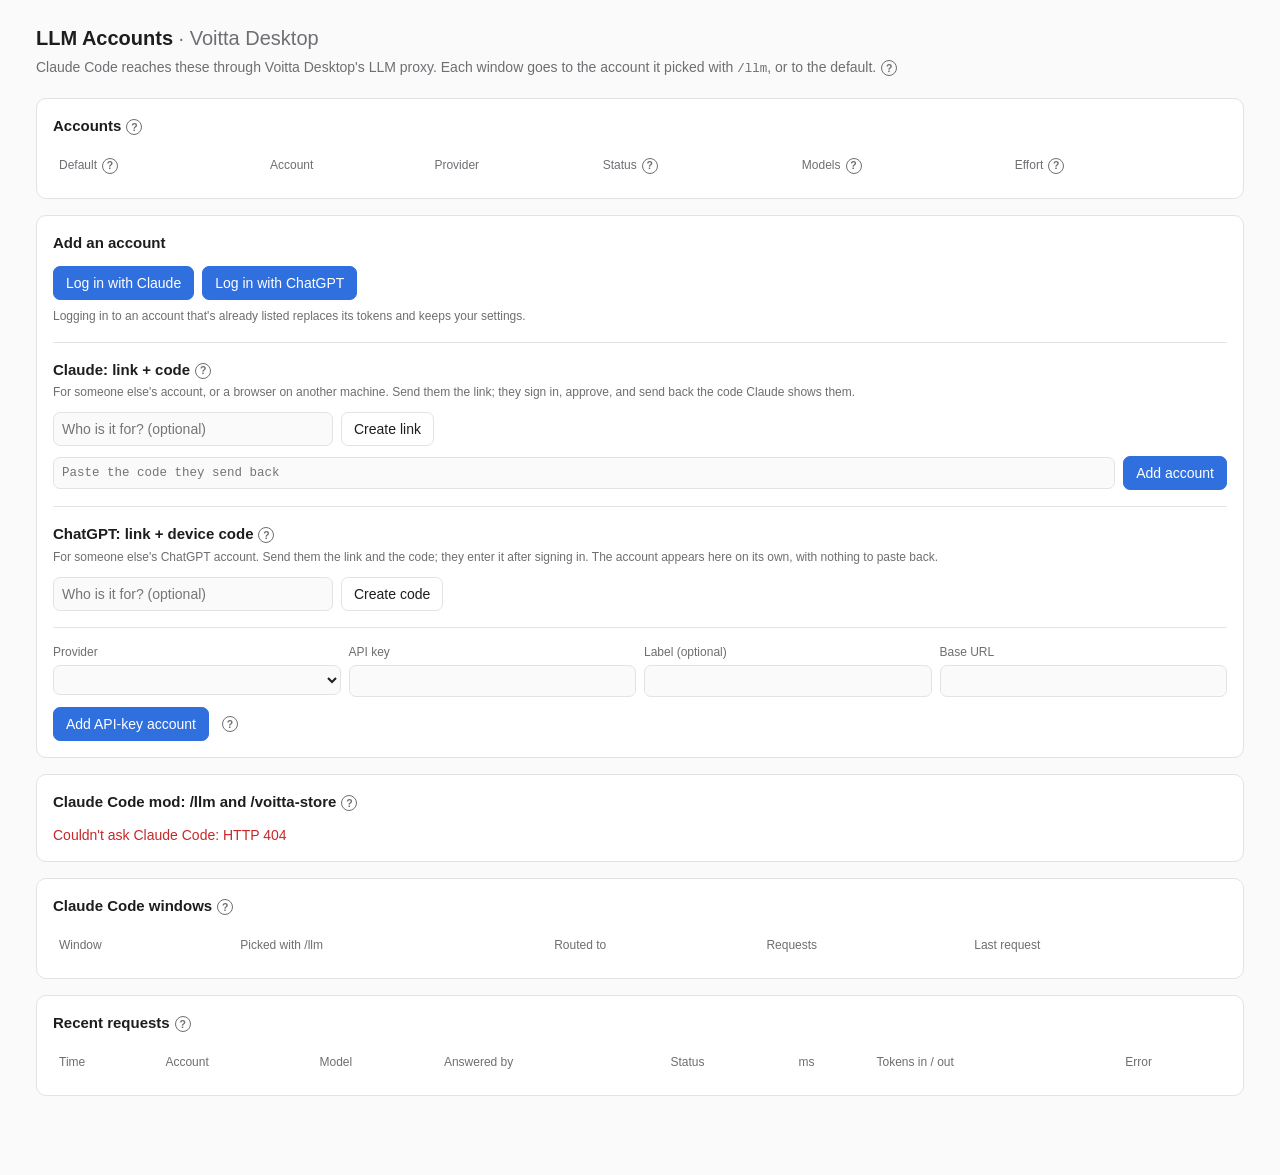
==== commit 1b7c6d35: "LLM gateway: read SSE lines of any length; the /llm card names /voitta-store A Responses stream's fi" ====
--- a/llmgw/static/index.html
+++ b/llmgw/static/index.html
@@ -122,10 +122,10 @@
   </div>
 
   <div class="card">
-    <h2>Per-window accounts: /llm<button type="button" class="help" data-help="mod" aria-label="Help: the /llm mod">?</button></h2>
+    <h2>Claude Code mod: /llm and /voitta-store<button type="button" class="help" data-help="mod" aria-label="Help: the voitta-llm mod">?</button></h2>
     <div class="row">
       <span id="modState" class="muted">Checking Claude Code…</span>
-      <button id="modInstall" class="primary hidden">Install /llm in Claude Code</button>
+      <button id="modInstall" class="primary hidden">Install /llm and /voitta-store</button>
     </div>
     <pre id="modLog" class="mono hidden" style="margin-top:10px;white-space:pre-wrap"></pre>
   </div>
@@ -268,13 +268,14 @@
     return;
   }
   if (m.installed && m.installed === m.available) {
-    $("modState").innerHTML = `<span class="pill ok">installed</span> <span class="muted">voitta-llm ${esc(m.installed)}${m.enabled ? "" : " (disabled in Claude Code)"} · type <code>/llm</code> in Claude Code</span>`;
-    btn.classList.add("hidden");
+    $("modState").innerHTML = `<span class="pill ok">installed</span> <span class="muted">voitta-llm ${esc(m.installed)}${m.enabled ? "" : " (disabled in Claude Code)"} · type <code>/llm</code> or <code>/voitta-store</code> in Claude Code</span>`;
+    btn.textContent = "Reinstall /llm and /voitta-store";
+    btn.classList.remove("hidden");
   } else {
     $("modState").innerHTML = m.installed
       ? `<span class="pill warn">update available</span> <span class="muted">${esc(m.installed)} → ${esc(m.available)}</span>`
       : `<span class="muted">Not installed in Claude Code.</span>`;
-    btn.textContent = m.installed ? "Update /llm" : "Install /llm in Claude Code";
+    btn.textContent = m.installed ? "Update /llm and /voitta-store" : "Install /llm and /voitta-store";
     btn.classList.remove("hidden");
   }
 }
@@ -284,16 +285,18 @@
 }
 $("modInstall").addEventListener("click", async () => {
   const btn = $("modInstall");
-  btn.disabled = true; btn.textContent = "Installing…";
+  const reinstall = !!(modView && modView.installed && modView.installed === modView.available);
+  btn.disabled = true; btn.textContent = reinstall ? "Reinstalling…" : "Installing…";
   let r;
   try {
-    const resp = await fetch("/_voitta/llm/api/mod/install", { method: "POST" });
+    const resp = await fetch("/_voitta/llm/api/mod/install", {
+      method: "POST", headers: { "Content-Type": "application/json" }, body: JSON.stringify({ reinstall }) });
     r = await resp.json();
   } catch (err) { r = { ok: false, steps: [], error: err.message }; }
   btn.disabled = false;
   $("modLog").textContent = (r.steps || []).map((s) => `$ ${s.command}  (exit ${s.exit})\n${s.output}`).join("\n\n") || r.error || "";
   $("modLog").classList.toggle("hidden", r.ok);
-  banner(r.ok ? "Installed /llm. Open Claude Code windows pick it up after /reload-plugins (or a restart)." : "Install failed; the commands and their output are shown below.", r.ok ? "ok" : "bad");
+  banner(r.ok ? `${reinstall ? "Reinstalled" : "Installed"} /llm and /voitta-store. Open Claude Code windows pick it up after /reload-plugins (or a restart).` : `${reinstall ? "Reinstall" : "Install"} failed; the commands and their output are shown below.`, r.ok ? "ok" : "bad");
   modView = r; renderMod();
 });
 loadMod();
@@ -336,14 +339,15 @@
     <p>Where a Claude Code window's requests go until that window picks something else with <code>/llm</code>. <b>As is</b> sends them on with Claude Code's own login, untouched.</p>
     <p>Changing it takes effect on the next request, in every window without a pick.</p>
     <p><b>No fallback.</b> If the account fails (quota, expired login, unsupported feature), Claude Code gets that error. Voitta never quietly tries another account.</p>`,
-  mod: `<h3>The /llm mod</h3>
-    <p>A Claude Code mod (plugin) that adds <code>/llm</code>: it shows these accounts and picks one for <b>that window only</b>. Other windows keep the default. The status line shows the window's account.</p>
+  mod: `<h3>The voitta-llm mod</h3>
+    <p>A Claude Code mod (plugin) with two commands. <code>/llm</code> shows these accounts and picks one for <b>that window only</b>. Other windows keep the default. The status line shows the window's account.</p>
     <ul>
       <li><code>/llm</code>: picker panel (a numbered list where no panel can be drawn, e.g. VS Code)</li>
       <li><code>/llm deepseek</code> or <code>/llm 2</code>: pick directly</li>
       <li><code>/llm default</code>: back to the default</li>
+      <li><code>/voitta-store</code>: keep the window's whole conversation in Voitta Desktop (menu: Stored conversations)</li>
     </ul>
-    <p><b>Install</b> runs <code>claude plugin marketplace add</code> for the mod folder bundled here, then <code>claude plugin install voitta-llm@voitta</code>. It installs for all your Claude Code windows; in windows that don't go through Voitta Desktop it stays silent. Open windows pick it up after <code>/reload-plugins</code> or a restart. Needs Claude Code 2.1.287 or newer.</p>`,
+    <p><b>Install</b> runs <code>claude plugin marketplace add</code> for the mod folder bundled here, then <code>claude plugin install voitta-llm@voitta</code>. It installs for all your Claude Code windows; in windows that don't go through Voitta Desktop it stays silent. <b>Reinstall</b> uninstalls it first, keeping its data. Open windows pick it up after <code>/reload-plugins</code> or a restart. Needs Claude Code 2.1.287 or newer.</p>`,
   windows: `<h3>Claude Code windows</h3>
     <p>Each window is one Claude Code session, identified by the session id Claude Code sends with every request. <code>/llm</code> in a window picks its account; <code>/llm default</code> goes back to the default.</p>
     <p>A <code>/clear</code> or <code>--resume</code> gives the window a new session id; the /llm mod carries the pick over.</p>`,
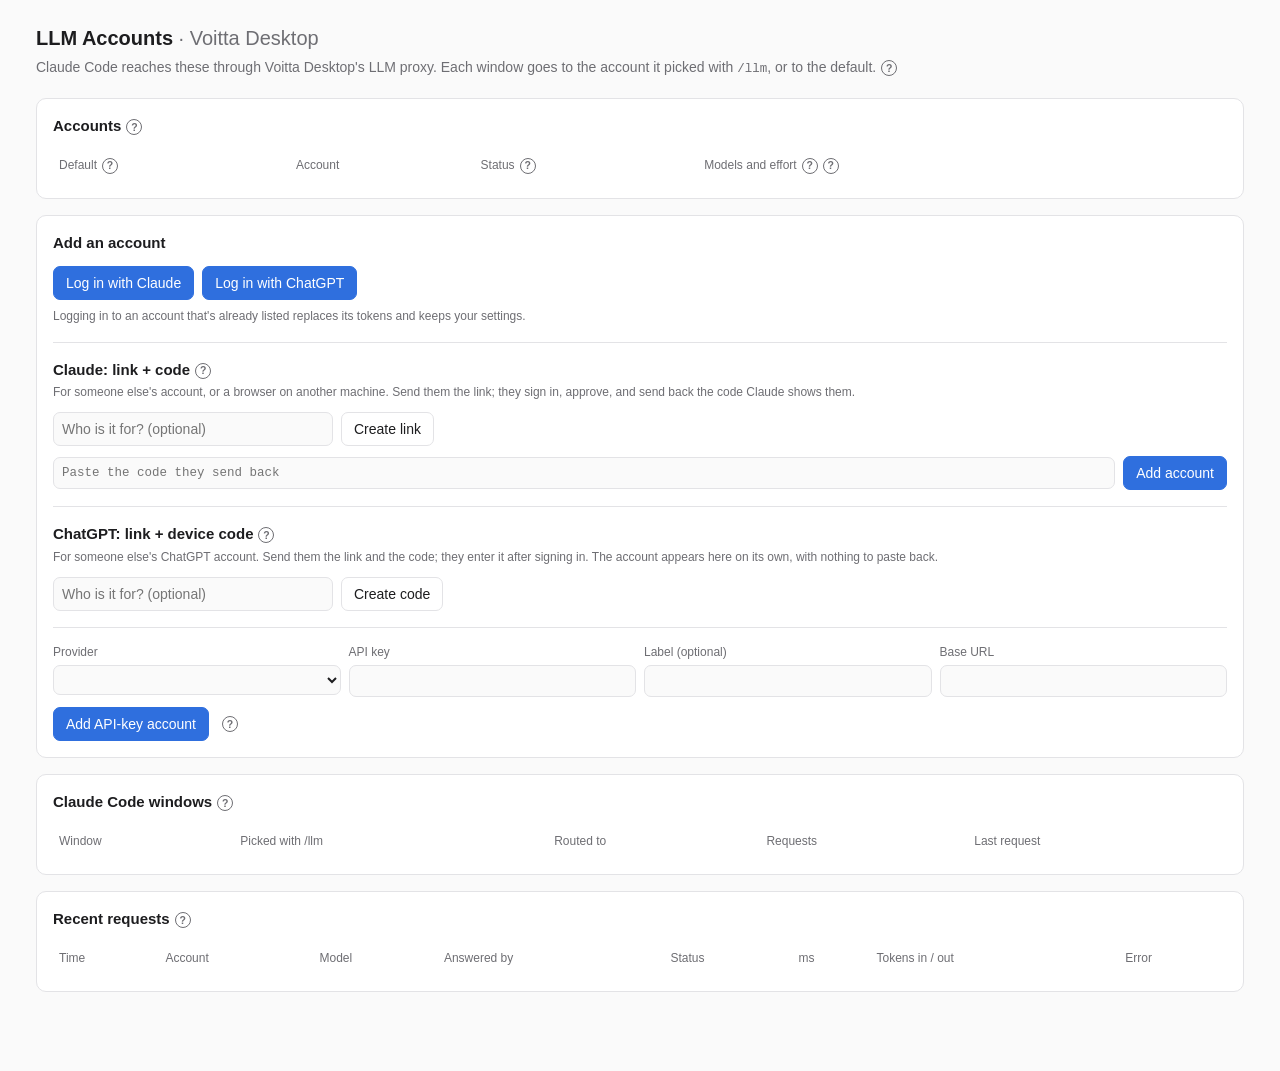
==== commit 763265b9: "Settings: an Actions tab with Configure Claude; one window width; a fuller Info diagram (v0.1.22) Ac" ====
--- a/llmgw/static/index.html
+++ b/llmgw/static/index.html
@@ -65,6 +65,10 @@
   #helpPop .mtable tr.cur td { background:color-mix(in srgb, var(--accent) 10%, transparent); }
   .tier { display:flex; align-items:center; gap:6px; }
   .tier-label { color:var(--muted); font-size:11px; width:72px; flex:none; }
+  td.acct { max-width: 190px; }
+  td.acct b { display: block; white-space: nowrap; overflow: hidden; text-overflow: ellipsis; }
+  .acts { display: flex; flex-direction: column; gap: 4px; align-items: stretch; }
+  .acts button { white-space: nowrap; }
 </style>
 </head>
 <body>
@@ -76,7 +80,7 @@
   <div class="card">
     <h2>Accounts<button type="button" class="help" data-help="accounts" aria-label="Help: accounts">?</button></h2>
     <div class="scroll"><table>
-      <thead><tr><th>Default<button type="button" class="help" data-help="active" aria-label="Help: default account">?</button></th><th>Account</th><th>Provider</th><th>Status<button type="button" class="help" data-help="status" aria-label="Help: status">?</button></th><th>Models<button type="button" class="help" data-help="models" aria-label="Help: models">?</button></th><th>Effort<button type="button" class="help" data-help="effort" aria-label="Help: effort">?</button></th><th></th></tr></thead>
+      <thead><tr><th>Default<button type="button" class="help" data-help="active" aria-label="Help: default account">?</button></th><th>Account</th><th>Status<button type="button" class="help" data-help="status" aria-label="Help: status">?</button></th><th>Models and effort<button type="button" class="help" data-help="models" aria-label="Help: models">?</button><button type="button" class="help" data-help="effort" aria-label="Help: effort">?</button></th><th></th></tr></thead>
       <tbody id="accounts"></tbody>
     </table></div>
     <div id="empty" class="muted hidden" style="padding:8px 0">No accounts yet. Add one below.</div>
@@ -122,15 +126,6 @@
   </div>
 
   <div class="card">
-    <h2>Claude Code mod: /llm and /voitta-store<button type="button" class="help" data-help="mod" aria-label="Help: the voitta-llm mod">?</button></h2>
-    <div class="row">
-      <span id="modState" class="muted">Checking Claude Code…</span>
-      <button id="modInstall" class="primary hidden">Install /llm and /voitta-store</button>
-    </div>
-    <pre id="modLog" class="mono hidden" style="margin-top:10px;white-space:pre-wrap"></pre>
-  </div>
-
-  <div class="card">
     <h2>Claude Code windows<button type="button" class="help" data-help="windows" aria-label="Help: windows">?</button></h2>
     <div class="scroll"><table>
       <thead><tr><th>Window</th><th>Picked with /llm</th><th>Routed to</th><th>Requests</th><th>Last request</th></tr></thead>
@@ -201,7 +196,7 @@
 }
 
 function effortSelect(a) {
-  if (!a.models) return `<span class="muted">set in Claude Code (/effort)</span>`;
+  if (!a.models) return `<span class="muted">via <code>/effort</code></span>`;
   const entry = (a.catalog?.models || []).find((m) => m.id === a.models.big);
   const levels = entry ? entry.efforts : (a.provider === "openai" || a.provider === "openai_api" ? ["low", "medium", "high"] : []);
   if (!levels.length) return `<span class="muted" title="This model has no reasoning-effort setting; pick a reasoning model instead.">n/a</span>`;
@@ -226,20 +221,20 @@
       ? `<div style="display:flex;flex-direction:column;gap:6px">
            <label class="tier"><span class="tier-label">Main</span>${modelSelect(a, "big")}<button type="button" class="help" data-help="main" data-acct="${esc(a.id)}" aria-label="Help: main model">?</button></label>
            <label class="tier"><span class="tier-label">Background</span>${modelSelect(a, "small")}<button type="button" class="help" data-help="background" data-acct="${esc(a.id)}" aria-label="Help: background model">?</button></label>
+           <label class="tier"><span class="tier-label">Effort</span>${effortSelect(a)}<button type="button" class="help" data-help="effortRow" data-acct="${esc(a.id)}" aria-label="Help: effort for this account">?</button></label>
          </div>${catalogNote(a)}`
-      : `<span class="muted">native: pick in Claude Code (/model)</span><button type="button" class="help" data-help="claudeModels" data-acct="${esc(a.id)}" aria-label="Help: Claude models">?</button>`;
+      : `<span class="muted">native, via <code>/model</code></span><button type="button" class="help" data-help="claudeModels" data-acct="${esc(a.id)}" aria-label="Help: Claude models">?</button><div class="muted">effort ${effortSelect(a)}</div>`;
     // the plan is already part of ChatGPT labels ("me@x.com · prolite"); don't repeat it
     const sub = [a.info?.invited_as, a.info?.plan || a.info?.organization]
       .filter((x) => x && !a.label.includes(x)).join(" · ");
-    const extra = sub ? `<div class="muted">${esc(sub)}</div>` : "";
+    const provider = state.presets[a.provider]?.label || a.provider;
+    const extra = `<div class="muted">${esc(provider)}</div>` + (sub ? `<div class="muted">${esc(sub)}</div>` : "");
     return `<tr class="${a.id === state.active ? "active" : ""}">
       <td><input type="radio" name="active" data-act="${esc(a.id)}" ${a.id === state.active ? "checked" : ""}></td>
-      <td><b>${esc(a.label)}</b>${extra}</td>
-      <td>${esc(state.presets[a.provider]?.label || a.provider)}</td>
+      <td class="acct"><b title="${esc(a.label)}">${esc(a.label)}</b>${extra}</td>
       <td>${statusCell(a)}</td>
       <td>${models}</td>
-      <td>${a.models ? `<div class="row" style="flex-wrap:nowrap;gap:0">${effortSelect(a)}<button type="button" class="help" data-help="effortRow" data-acct="${esc(a.id)}" aria-label="Help: effort for this account">?</button></div>` : effortSelect(a)}</td>
-      <td><div class="row">
+      <td><div class="acts">
         <button class="small" data-test="${esc(a.id)}">Test</button>
         ${a.models ? `<button class="small" data-models="${esc(a.id)}" title="Reload the model list from the provider">↻ Models</button>` : ""}
         ${a.expires_at ? `<button class="small" data-refresh="${esc(a.id)}" title="Renew the access token now">Renew token</button>` : ""}
@@ -248,58 +243,13 @@
   });
   const asIs = `<tr class="${state.active === "as-is" ? "active" : ""}">
       <td><input type="radio" name="active" data-act="as-is" ${state.active === "as-is" ? "checked" : ""}></td>
-      <td><b>As is</b><div class="muted">no change</div></td>
-      <td>Claude Code's own login</td>
-      <td><span class="muted">whatever Claude Code is signed in with</span></td>
-      <td><span class="muted">native: pick in Claude Code (/model)</span></td>
-      <td><span class="muted">n/a</span></td><td></td></tr>`;
+      <td class="acct"><b>As is</b><div class="muted">Claude Code's own login, no change</div></td>
+      <td><span class="muted">as signed in</span></td>
+      <td><span class="muted">native, via <code>/model</code> and <code>/effort</code></span></td><td></td></tr>`;
   $("accounts").innerHTML = asIs + rows.join("");
   $("empty").classList.toggle("hidden", state.accounts.length > 0);
 }
 
-let modView = null;
-function renderMod() {
-  const m = modView;
-  if (!m) return;
-  const btn = $("modInstall");
-  if (m.error) {
-    $("modState").innerHTML = `<span class="bad">Couldn't ask Claude Code: ${esc(m.error)}</span>`;
-    btn.classList.add("hidden");
-    return;
-  }
-  if (m.installed && m.installed === m.available) {
-    $("modState").innerHTML = `<span class="pill ok">installed</span> <span class="muted">voitta-llm ${esc(m.installed)}${m.enabled ? "" : " (disabled in Claude Code)"} · type <code>/llm</code> or <code>/voitta-store</code> in Claude Code</span>`;
-    btn.textContent = "Reinstall /llm and /voitta-store";
-    btn.classList.remove("hidden");
-  } else {
-    $("modState").innerHTML = m.installed
-      ? `<span class="pill warn">update available</span> <span class="muted">${esc(m.installed)} → ${esc(m.available)}</span>`
-      : `<span class="muted">Not installed in Claude Code.</span>`;
-    btn.textContent = m.installed ? "Update /llm and /voitta-store" : "Install /llm and /voitta-store";
-    btn.classList.remove("hidden");
-  }
-}
-async function loadMod() {
-  try { modView = await api("GET", "/_voitta/llm/api/mod"); } catch (err) { modView = { error: err.message }; }
-  renderMod();
-}
-$("modInstall").addEventListener("click", async () => {
-  const btn = $("modInstall");
-  const reinstall = !!(modView && modView.installed && modView.installed === modView.available);
-  btn.disabled = true; btn.textContent = reinstall ? "Reinstalling…" : "Installing…";
-  let r;
-  try {
-    const resp = await fetch("/_voitta/llm/api/mod/install", {
-      method: "POST", headers: { "Content-Type": "application/json" }, body: JSON.stringify({ reinstall }) });
-    r = await resp.json();
-  } catch (err) { r = { ok: false, steps: [], error: err.message }; }
-  btn.disabled = false;
-  $("modLog").textContent = (r.steps || []).map((s) => `$ ${s.command}  (exit ${s.exit})\n${s.output}`).join("\n\n") || r.error || "";
-  $("modLog").classList.toggle("hidden", r.ok);
-  banner(r.ok ? `${reinstall ? "Reinstalled" : "Installed"} /llm and /voitta-store. Open Claude Code windows pick it up after /reload-plugins (or a restart).` : `${reinstall ? "Reinstall" : "Install"} failed; the commands and their output are shown below.`, r.ok ? "ok" : "bad");
-  modView = r; renderMod();
-});
-loadMod();
 
 function renderWindows() {
   const ws = state.windows || [];
@@ -339,15 +289,6 @@
     <p>Where a Claude Code window's requests go until that window picks something else with <code>/llm</code>. <b>As is</b> sends them on with Claude Code's own login, untouched.</p>
     <p>Changing it takes effect on the next request, in every window without a pick.</p>
     <p><b>No fallback.</b> If the account fails (quota, expired login, unsupported feature), Claude Code gets that error. Voitta never quietly tries another account.</p>`,
-  mod: `<h3>The voitta-llm mod</h3>
-    <p>A Claude Code mod (plugin) with two commands. <code>/llm</code> shows these accounts and picks one for <b>that window only</b>. Other windows keep the default. The status line shows the window's account.</p>
-    <ul>
-      <li><code>/llm</code>: picker panel (a numbered list where no panel can be drawn, e.g. VS Code)</li>
-      <li><code>/llm deepseek</code> or <code>/llm 2</code>: pick directly</li>
-      <li><code>/llm default</code>: back to the default</li>
-      <li><code>/voitta-store</code>: keep the window's whole conversation in Voitta Desktop (menu: Stored conversations)</li>
-    </ul>
-    <p><b>Install</b> runs <code>claude plugin marketplace add</code> for the mod folder bundled here, then <code>claude plugin install voitta-llm@voitta</code>. It installs for all your Claude Code windows; in windows that don't go through Voitta Desktop it stays silent. <b>Reinstall</b> uninstalls it first, keeping its data. Open windows pick it up after <code>/reload-plugins</code> or a restart. Needs Claude Code 2.1.287 or newer.</p>`,
   windows: `<h3>Claude Code windows</h3>
     <p>Each window is one Claude Code session, identified by the session id Claude Code sends with every request. <code>/llm</code> in a window picks its account; <code>/llm default</code> goes back to the default.</p>
     <p>A <code>/clear</code> or <code>--resume</code> gives the window a new session id; the /llm mod carries the pick over.</p>`,
